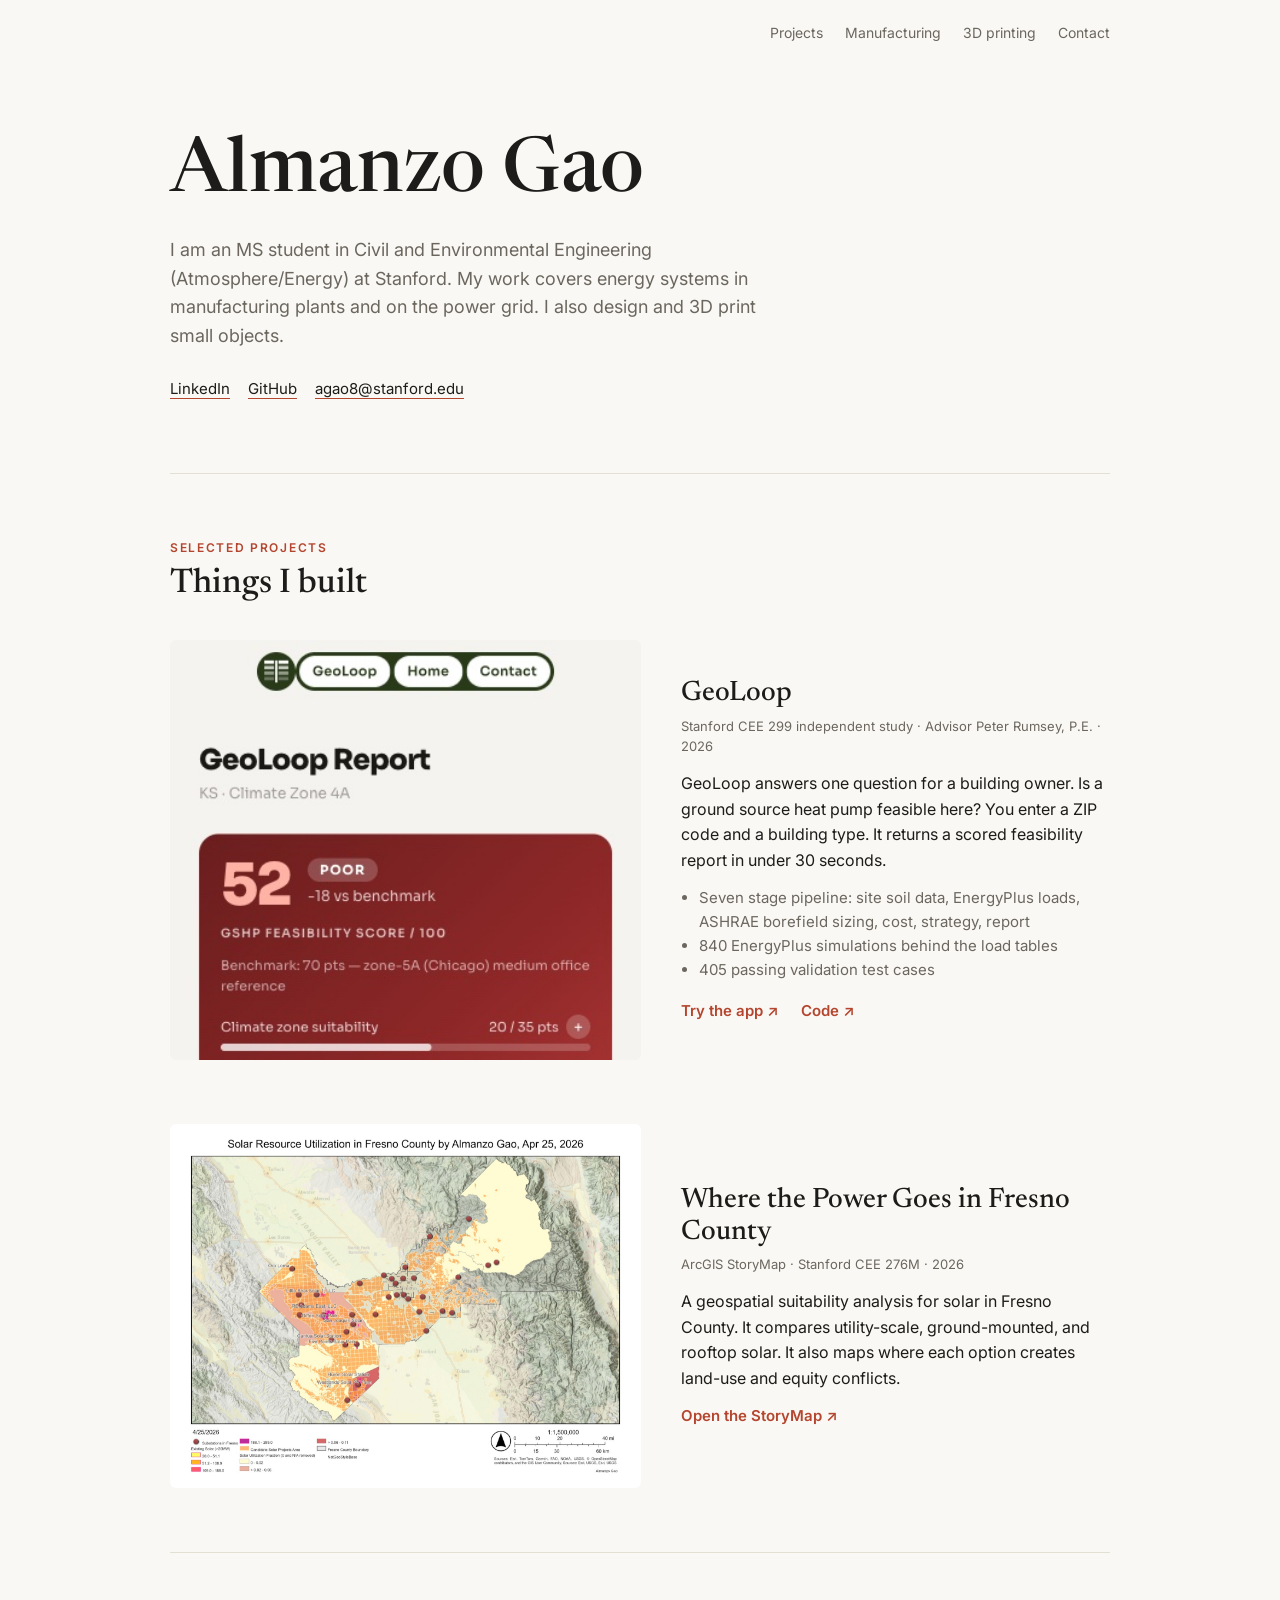
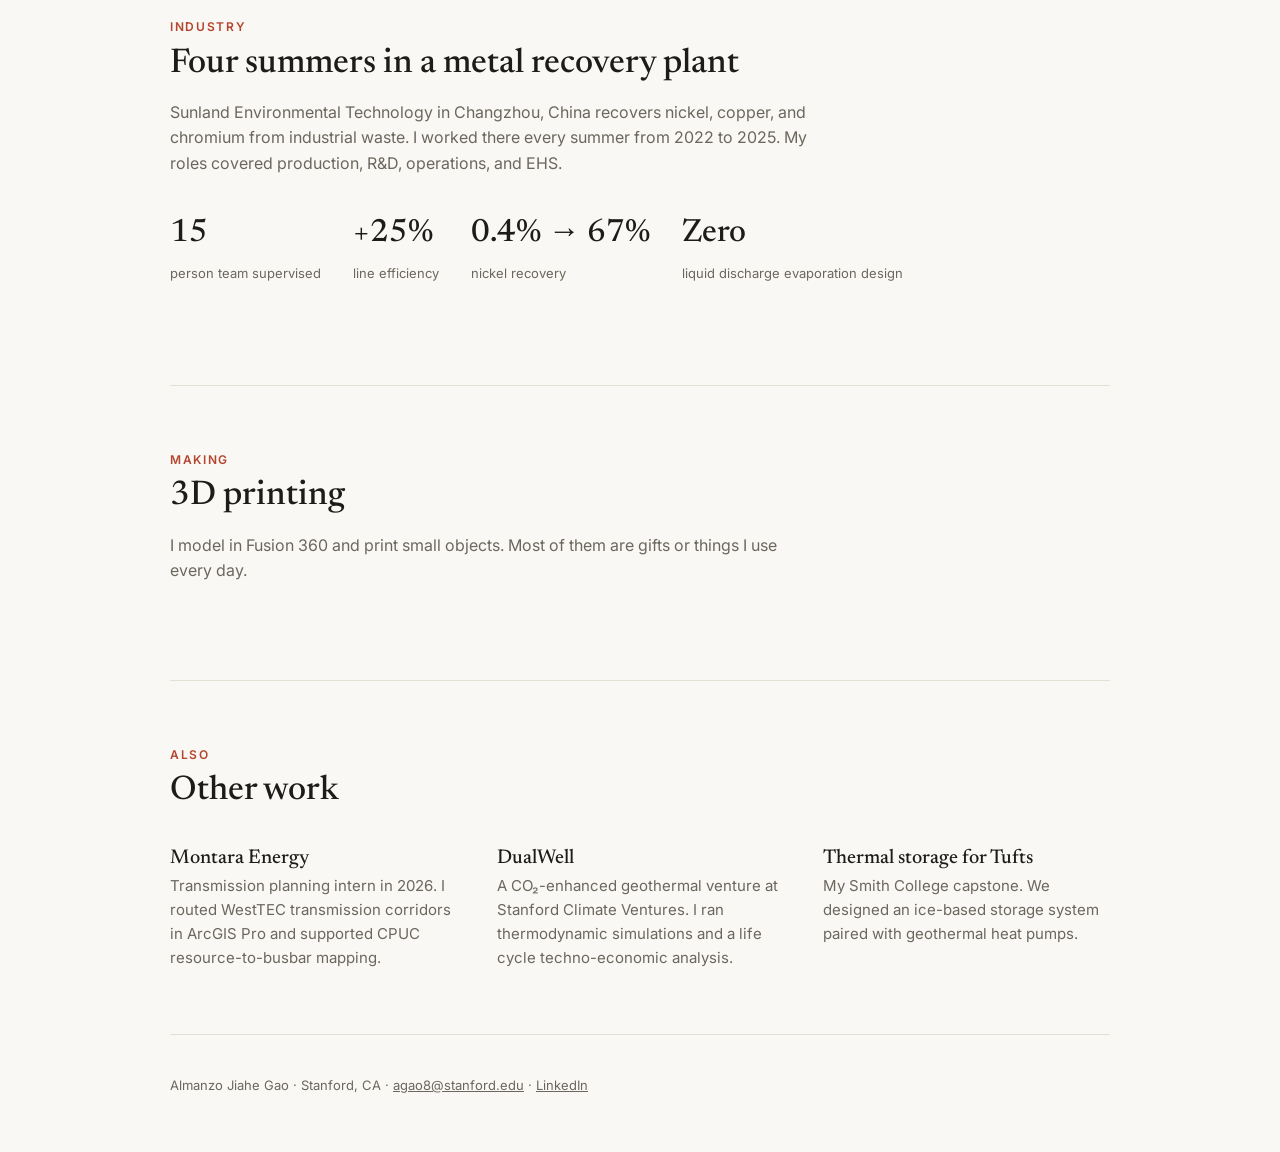
==== index.html @ 1fd30906 "Add portfolio site Co-Authored-By: Claude Opus 5.5 <noreply@anthropic.com>" ====
<!doctype html>
<html lang="en">
<head>
<meta charset="utf-8">
<meta name="viewport" content="width=device-width, initial-scale=1">
<title>Almanzo Gao</title>
<meta name="description" content="Almanzo Jiahe Gao. Stanford MS in Civil and Environmental Engineering. Energy systems, geothermal tools, solar siting, manufacturing, and 3D printing.">
<link rel="preconnect" href="https://fonts.googleapis.com">
<link rel="preconnect" href="https://fonts.gstatic.com" crossorigin>
<link href="https://fonts.googleapis.com/css2?family=Newsreader:opsz,wght@6..72,400;6..72,500&family=Inter:wght@400;500;600&display=swap" rel="stylesheet">
<style>
:root{--bg:#faf8f4;--ink:#1d1c1a;--muted:#6b675f;--line:#e4dfd5;--accent:#b4462f}
*{box-sizing:border-box;margin:0}
body{background:var(--bg);color:var(--ink);font:16px/1.6 Inter,system-ui,sans-serif}
main{max-width:980px;margin:0 auto;padding:0 20px}
a{color:inherit}
h1,h2,h3{font-family:Newsreader,Georgia,serif;font-weight:500;line-height:1.15}
nav{display:flex;flex-wrap:wrap;gap:8px 22px;justify-content:flex-end;padding:22px 0;font-size:14px;white-space:nowrap}
nav a{text-decoration:none;color:var(--muted)} nav a:hover{color:var(--ink)}
header{padding:64px 0 72px;border-bottom:1px solid var(--line)}
header h1{font-size:clamp(44px,8vw,76px)}
header p{max-width:620px;margin-top:18px;font-size:18px;color:var(--muted)}
.links{display:flex;flex-wrap:wrap;gap:18px;margin-top:26px;font-size:15px}
.links a{text-underline-offset:4px;text-decoration-color:var(--accent)}
section{padding:64px 0;border-bottom:1px solid var(--line)}
.eyebrow{font-size:12px;letter-spacing:.14em;text-transform:uppercase;color:var(--accent);font-weight:600}
section>h2{font-size:34px;margin:8px 0 36px}
.project{display:grid;grid-template-columns:1.1fr 1fr;gap:40px;align-items:center;margin-bottom:64px}
.project:last-child{margin-bottom:0}
.project img{width:100%;border-radius:6px;display:block}
.project .shot{max-height:420px;object-fit:cover;object-position:top}
.project h3{font-size:28px}
.project .meta{font-size:13px;color:var(--muted);margin:6px 0 14px}
.project p{margin-bottom:12px}
.project ul{padding-left:18px;color:var(--muted);font-size:15px;margin-bottom:16px}
.cta{display:inline-block;margin-right:18px;font-weight:600;font-size:15px;color:var(--accent);text-decoration:none}
.cta:hover{text-decoration:underline}
.lede{max-width:640px;margin:-20px 0 32px;color:var(--muted)}
.facts{display:flex;flex-wrap:wrap;gap:32px;margin-bottom:36px}
.facts b{display:block;font-family:Newsreader,serif;font-weight:500;font-size:32px;color:var(--ink)}
.facts span{font-size:13px;color:var(--muted)}
.gallery{display:grid;grid-template-columns:repeat(auto-fill,minmax(220px,1fr));gap:14px}
.gallery figure{margin:0}
.gallery img{width:100%;aspect-ratio:4/3;object-fit:cover;border-radius:6px;display:block;background:var(--line)}
.gallery figcaption{font-size:13px;color:var(--muted);margin-top:6px}
.more{display:grid;grid-template-columns:repeat(auto-fit,minmax(260px,1fr));gap:28px 40px}
.more h3{font-size:20px}
.more p{font-size:15px;color:var(--muted);margin-top:4px}
footer{padding:40px 0 56px;font-size:13px;color:var(--muted)}
@media (max-width:720px){.project{grid-template-columns:1fr;gap:20px}.project .shot{max-height:360px}}
</style>
</head>
<body>
<main>
<nav><a href="#projects">Projects</a><a href="#manufacturing">Manufacturing</a><a href="#making">3D printing</a><a href="#contact">Contact</a></nav>

<header>
  <h1>Almanzo Gao</h1>
  <p>I am an MS student in Civil and Environmental Engineering (Atmosphere/Energy) at Stanford. My work covers energy systems in manufacturing plants and on the power grid. I also design and 3D print small objects.</p>
  <div class="links">
    <a href="https://www.linkedin.com/in/almanzo-gao" target="_blank" rel="noopener">LinkedIn</a>
    <a href="https://github.com/agao8-boop" target="_blank" rel="noopener">GitHub</a>
    <a href="mailto:agao8@stanford.edu">agao8@stanford.edu</a>
  </div>
</header>

<section id="projects">
  <p class="eyebrow">Selected projects</p>
  <h2>Things I built</h2>

  <article class="project">
    <img class="shot" src="images/geoloop-report.jpg" alt="GeoLoop feasibility report showing a score of 52 out of 100 and a borefield site plan">
    <div>
      <h3>GeoLoop</h3>
      <p class="meta">Stanford CEE 299 independent study · Advisor Peter Rumsey, P.E. · 2026</p>
      <p>GeoLoop answers one question for a building owner. Is a ground source heat pump feasible here? You enter a ZIP code and a building type. It returns a scored feasibility report in under 30 seconds.</p>
      <ul>
        <li>Seven stage pipeline: site soil data, EnergyPlus loads, ASHRAE borefield sizing, cost, strategy, report</li>
        <li>840 EnergyPlus simulations behind the load tables</li>
        <li>405 passing validation test cases</li>
      </ul>
      <a class="cta" href="https://geosite-advisor-442892847753.us-west1.run.app/" target="_blank" rel="noopener">Try the app ↗</a>
      <a class="cta" href="https://github.com/agao8-boop/geoloop" target="_blank" rel="noopener">Code ↗</a>
    </div>
  </article>

  <article class="project">
    <img src="images/fresno-storymap.jpg" alt="Map of solar resource utilization in Fresno County with substations and candidate solar areas">
    <div>
      <h3>Where the Power Goes in Fresno County</h3>
      <p class="meta">ArcGIS StoryMap · Stanford CEE 276M · 2026</p>
      <p>A geospatial suitability analysis for solar in Fresno County. It compares utility-scale, ground-mounted, and rooftop solar. It also maps where each option creates land-use and equity conflicts.</p>
      <a class="cta" href="https://arcg.is/1GD0fe0" target="_blank" rel="noopener">Open the StoryMap ↗</a>
    </div>
  </article>
</section>

<section id="manufacturing">
  <p class="eyebrow">Industry</p>
  <h2>Four summers in a metal recovery plant</h2>
  <p class="lede">Sunland Environmental Technology in Changzhou, China recovers nickel, copper, and chromium from industrial waste. I worked there every summer from 2022 to 2025. My roles covered production, R&amp;D, operations, and EHS.</p>
  <div class="facts">
    <div><b>15</b><span>person team supervised</span></div>
    <div><b>+25%</b><span>line efficiency</span></div>
    <div><b>0.4% → 67%</b><span>nickel recovery</span></div>
    <div><b>Zero</b><span>liquid discharge evaporation design</span></div>
  </div>
  <!-- ponytail: drop photos in images/ with these names; a missing file hides itself -->
  <div class="gallery">
    <figure><img src="images/sunland-1.jpg" alt="" loading="lazy" onerror="this.parentNode.remove()"><figcaption>Production line</figcaption></figure>
    <figure><img src="images/sunland-2.jpg" alt="" loading="lazy" onerror="this.parentNode.remove()"><figcaption>Recovery experiments in the lab</figcaption></figure>
    <figure><img src="images/sunland-3.jpg" alt="" loading="lazy" onerror="this.parentNode.remove()"><figcaption>On site</figcaption></figure>
    <figure><img src="images/sunland-4.jpg" alt="" loading="lazy" onerror="this.parentNode.remove()"><figcaption>The plant's solar station</figcaption></figure>
  </div>
</section>

<section id="making">
  <p class="eyebrow">Making</p>
  <h2>3D printing</h2>
  <p class="lede">I model in Fusion 360 and print small objects. Most of them are gifts or things I use every day.</p>
  <div class="gallery">
    <figure><img src="images/print-1.jpg" alt="" loading="lazy" onerror="this.parentNode.remove()"><figcaption>Vase</figcaption></figure>
    <figure><img src="images/print-2.jpg" alt="" loading="lazy" onerror="this.parentNode.remove()"><figcaption>Jewelry box</figcaption></figure>
    <figure><img src="images/print-3.jpg" alt="" loading="lazy" onerror="this.parentNode.remove()"><figcaption>Orchid</figcaption></figure>
    <figure><img src="images/print-4.jpg" alt="" loading="lazy" onerror="this.parentNode.remove()"><figcaption>Can opener</figcaption></figure>
    <figure><img src="images/print-5.jpg" alt="" loading="lazy" onerror="this.parentNode.remove()"><figcaption>Candle</figcaption></figure>
    <figure><img src="images/print-6.jpg" alt="" loading="lazy" onerror="this.parentNode.remove()"><figcaption>Hand mirror</figcaption></figure>
  </div>
</section>

<section>
  <p class="eyebrow">Also</p>
  <h2>Other work</h2>
  <div class="more">
    <div><h3>Montara Energy</h3><p>Transmission planning intern in 2026. I routed WestTEC transmission corridors in ArcGIS Pro and supported CPUC resource-to-busbar mapping.</p></div>
    <div><h3>DualWell</h3><p>A CO₂-enhanced geothermal venture at Stanford Climate Ventures. I ran thermodynamic simulations and a life cycle techno-economic analysis.</p></div>
    <div><h3>Thermal storage for Tufts</h3><p>My Smith College capstone. We designed an ice-based storage system paired with geothermal heat pumps.</p></div>
  </div>
</section>

<footer id="contact">
  <p>Almanzo Jiahe Gao · Stanford, CA · <a href="mailto:agao8@stanford.edu">agao8@stanford.edu</a> · <a href="https://www.linkedin.com/in/almanzo-gao" target="_blank" rel="noopener">LinkedIn</a></p>
</footer>
</main>
</body>
</html>
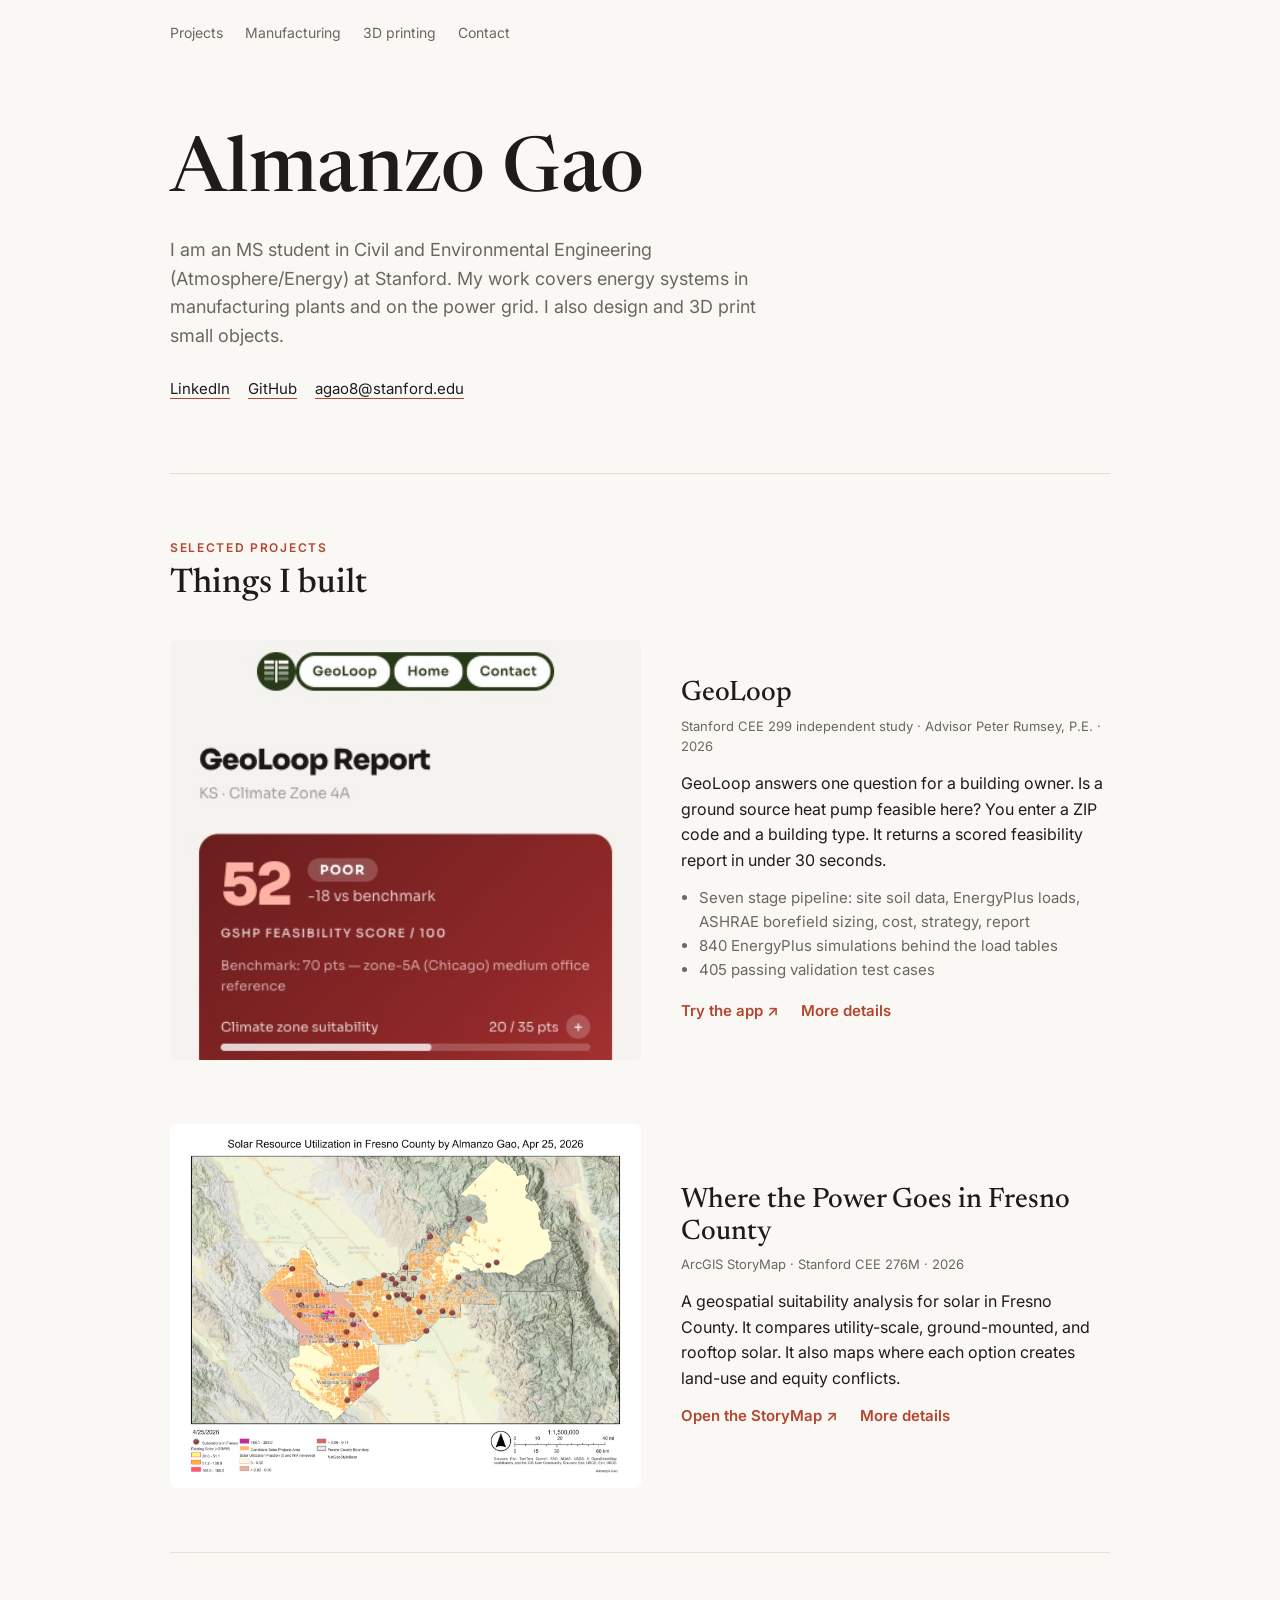
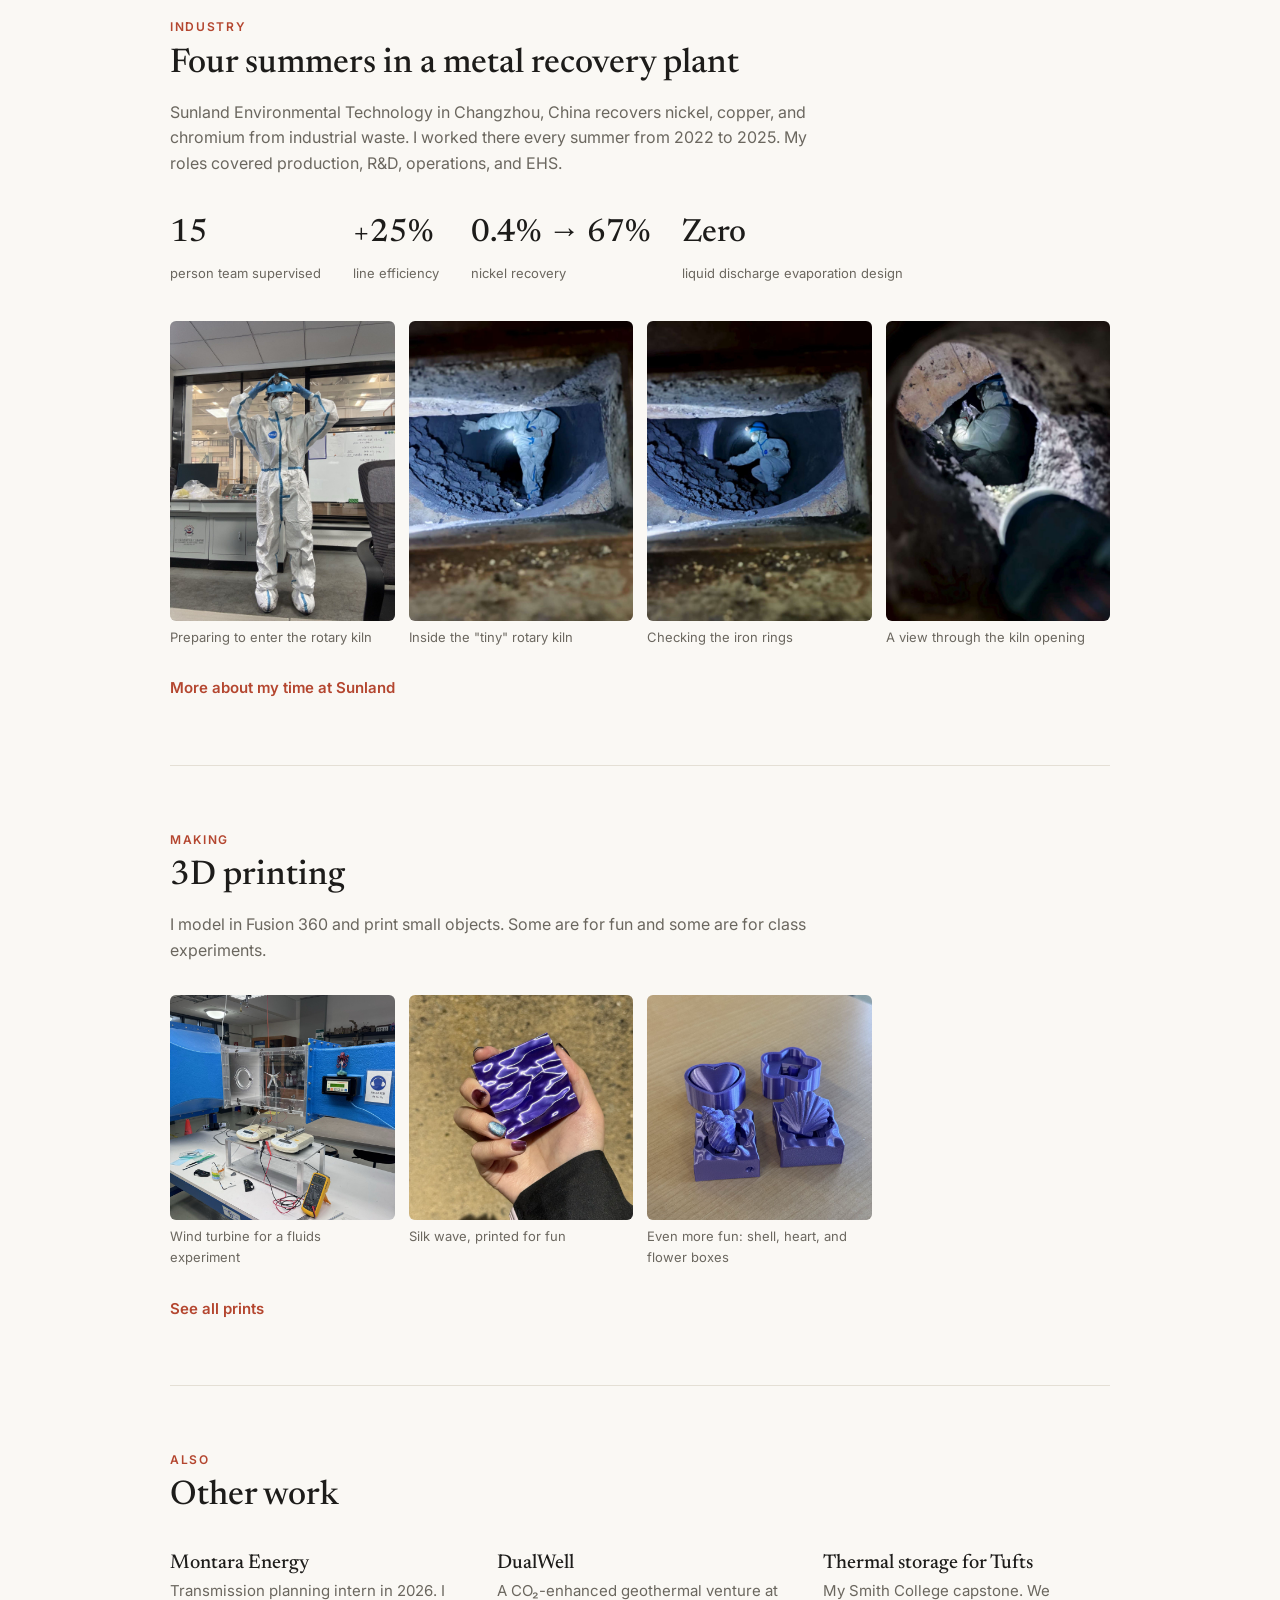
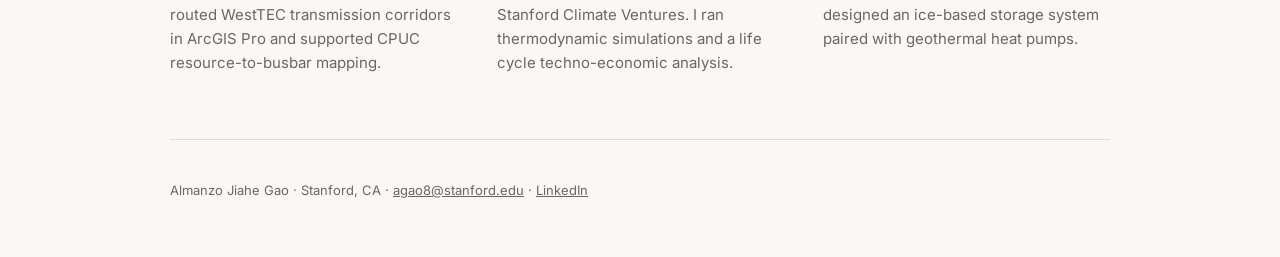
==== commit a001cf25: "Add detail pages and photos, organize image folders Co-Authored-By: Claude Opus 5.5 <noreply@anthrop" ====
--- a/index.html
+++ b/index.html
@@ -8,51 +8,11 @@
 <link rel="preconnect" href="https://fonts.googleapis.com">
 <link rel="preconnect" href="https://fonts.gstatic.com" crossorigin>
 <link href="https://fonts.googleapis.com/css2?family=Newsreader:opsz,wght@6..72,400;6..72,500&family=Inter:wght@400;500;600&display=swap" rel="stylesheet">
-<style>
-:root{--bg:#faf8f4;--ink:#1d1c1a;--muted:#6b675f;--line:#e4dfd5;--accent:#b4462f}
-*{box-sizing:border-box;margin:0}
-body{background:var(--bg);color:var(--ink);font:16px/1.6 Inter,system-ui,sans-serif}
-main{max-width:980px;margin:0 auto;padding:0 20px}
-a{color:inherit}
-h1,h2,h3{font-family:Newsreader,Georgia,serif;font-weight:500;line-height:1.15}
-nav{display:flex;flex-wrap:wrap;gap:8px 22px;justify-content:flex-end;padding:22px 0;font-size:14px;white-space:nowrap}
-nav a{text-decoration:none;color:var(--muted)} nav a:hover{color:var(--ink)}
-header{padding:64px 0 72px;border-bottom:1px solid var(--line)}
-header h1{font-size:clamp(44px,8vw,76px)}
-header p{max-width:620px;margin-top:18px;font-size:18px;color:var(--muted)}
-.links{display:flex;flex-wrap:wrap;gap:18px;margin-top:26px;font-size:15px}
-.links a{text-underline-offset:4px;text-decoration-color:var(--accent)}
-section{padding:64px 0;border-bottom:1px solid var(--line)}
-.eyebrow{font-size:12px;letter-spacing:.14em;text-transform:uppercase;color:var(--accent);font-weight:600}
-section>h2{font-size:34px;margin:8px 0 36px}
-.project{display:grid;grid-template-columns:1.1fr 1fr;gap:40px;align-items:center;margin-bottom:64px}
-.project:last-child{margin-bottom:0}
-.project img{width:100%;border-radius:6px;display:block}
-.project .shot{max-height:420px;object-fit:cover;object-position:top}
-.project h3{font-size:28px}
-.project .meta{font-size:13px;color:var(--muted);margin:6px 0 14px}
-.project p{margin-bottom:12px}
-.project ul{padding-left:18px;color:var(--muted);font-size:15px;margin-bottom:16px}
-.cta{display:inline-block;margin-right:18px;font-weight:600;font-size:15px;color:var(--accent);text-decoration:none}
-.cta:hover{text-decoration:underline}
-.lede{max-width:640px;margin:-20px 0 32px;color:var(--muted)}
-.facts{display:flex;flex-wrap:wrap;gap:32px;margin-bottom:36px}
-.facts b{display:block;font-family:Newsreader,serif;font-weight:500;font-size:32px;color:var(--ink)}
-.facts span{font-size:13px;color:var(--muted)}
-.gallery{display:grid;grid-template-columns:repeat(auto-fill,minmax(220px,1fr));gap:14px}
-.gallery figure{margin:0}
-.gallery img{width:100%;aspect-ratio:4/3;object-fit:cover;border-radius:6px;display:block;background:var(--line)}
-.gallery figcaption{font-size:13px;color:var(--muted);margin-top:6px}
-.more{display:grid;grid-template-columns:repeat(auto-fit,minmax(260px,1fr));gap:28px 40px}
-.more h3{font-size:20px}
-.more p{font-size:15px;color:var(--muted);margin-top:4px}
-footer{padding:40px 0 56px;font-size:13px;color:var(--muted)}
-@media (max-width:720px){.project{grid-template-columns:1fr;gap:20px}.project .shot{max-height:360px}}
-</style>
+<link rel="stylesheet" href="style.css">
 </head>
 <body>
 <main>
-<nav><a href="#projects">Projects</a><a href="#manufacturing">Manufacturing</a><a href="#making">3D printing</a><a href="#contact">Contact</a></nav>
+<nav><a href="projects.html">Projects</a><a href="manufacturing.html">Manufacturing</a><a href="3d-printing.html">3D printing</a><a href="#contact">Contact</a></nav>
 
 <header>
   <h1>Almanzo Gao</h1>
@@ -69,9 +29,9 @@
   <h2>Things I built</h2>
 
   <article class="project">
-    <img class="shot" src="images/geoloop-report.jpg" alt="GeoLoop feasibility report showing a score of 52 out of 100 and a borefield site plan">
+    <img class="shot" src="images/projects/geoloop-report.jpg" alt="GeoLoop feasibility report showing a score of 52 out of 100 and a borefield site plan">
     <div>
-      <h3>GeoLoop</h3>
+      <h3><a href="projects.html#geoloop">GeoLoop</a></h3>
       <p class="meta">Stanford CEE 299 independent study · Advisor Peter Rumsey, P.E. · 2026</p>
       <p>GeoLoop answers one question for a building owner. Is a ground source heat pump feasible here? You enter a ZIP code and a building type. It returns a scored feasibility report in under 30 seconds.</p>
       <ul>
@@ -80,17 +40,18 @@
         <li>405 passing validation test cases</li>
       </ul>
       <a class="cta" href="https://geosite-advisor-442892847753.us-west1.run.app/" target="_blank" rel="noopener">Try the app ↗</a>
-      <a class="cta" href="https://github.com/agao8-boop/geoloop" target="_blank" rel="noopener">Code ↗</a>
+      <a class="cta" href="projects.html#geoloop">More details</a>
     </div>
   </article>
 
   <article class="project">
-    <img src="images/fresno-storymap.jpg" alt="Map of solar resource utilization in Fresno County with substations and candidate solar areas">
+    <img src="images/projects/fresno-storymap.jpg" alt="Map of solar resource utilization in Fresno County with substations and candidate solar areas">
     <div>
-      <h3>Where the Power Goes in Fresno County</h3>
+      <h3><a href="projects.html#fresno">Where the Power Goes in Fresno County</a></h3>
       <p class="meta">ArcGIS StoryMap · Stanford CEE 276M · 2026</p>
       <p>A geospatial suitability analysis for solar in Fresno County. It compares utility-scale, ground-mounted, and rooftop solar. It also maps where each option creates land-use and equity conflicts.</p>
       <a class="cta" href="https://arcg.is/1GD0fe0" target="_blank" rel="noopener">Open the StoryMap ↗</a>
+      <a class="cta" href="projects.html#fresno">More details</a>
     </div>
   </article>
 </section>
@@ -105,27 +66,25 @@
     <div><b>0.4% → 67%</b><span>nickel recovery</span></div>
     <div><b>Zero</b><span>liquid discharge evaporation design</span></div>
   </div>
-  <!-- ponytail: drop photos in images/ with these names; a missing file hides itself -->
-  <div class="gallery">
-    <figure><img src="images/sunland-1.jpg" alt="" loading="lazy" onerror="this.parentNode.remove()"><figcaption>Production line</figcaption></figure>
-    <figure><img src="images/sunland-2.jpg" alt="" loading="lazy" onerror="this.parentNode.remove()"><figcaption>Recovery experiments in the lab</figcaption></figure>
-    <figure><img src="images/sunland-3.jpg" alt="" loading="lazy" onerror="this.parentNode.remove()"><figcaption>On site</figcaption></figure>
-    <figure><img src="images/sunland-4.jpg" alt="" loading="lazy" onerror="this.parentNode.remove()"><figcaption>The plant's solar station</figcaption></figure>
+  <div class="gallery tall">
+    <figure><img src="images/manufacturing/suiting-up.jpg" alt="Almanzo in a white protective suit and helmet lamp" loading="lazy"><figcaption>Preparing to enter the rotary kiln</figcaption></figure>
+    <figure><img src="images/manufacturing/inside-kiln.jpg" alt="A worker in a protective suit inside a rotary kiln" loading="lazy"><figcaption>Inside the "tiny" rotary kiln</figcaption></figure>
+    <figure><img src="images/manufacturing/iron-rings.jpg" alt="Crouching inside the kiln to inspect the lining" loading="lazy"><figcaption>Checking the iron rings</figcaption></figure>
+    <figure><img src="images/manufacturing/kiln-opening.jpg" alt="View through a round opening into the kiln" loading="lazy"><figcaption>A view through the kiln opening</figcaption></figure>
   </div>
+  <a class="cta" href="manufacturing.html">More about my time at Sunland</a>
 </section>
 
 <section id="making">
   <p class="eyebrow">Making</p>
   <h2>3D printing</h2>
-  <p class="lede">I model in Fusion 360 and print small objects. Most of them are gifts or things I use every day.</p>
+  <p class="lede">I model in Fusion 360 and print small objects. Some are for fun and some are for class experiments.</p>
   <div class="gallery">
-    <figure><img src="images/print-1.jpg" alt="" loading="lazy" onerror="this.parentNode.remove()"><figcaption>Vase</figcaption></figure>
-    <figure><img src="images/print-2.jpg" alt="" loading="lazy" onerror="this.parentNode.remove()"><figcaption>Jewelry box</figcaption></figure>
-    <figure><img src="images/print-3.jpg" alt="" loading="lazy" onerror="this.parentNode.remove()"><figcaption>Orchid</figcaption></figure>
-    <figure><img src="images/print-4.jpg" alt="" loading="lazy" onerror="this.parentNode.remove()"><figcaption>Can opener</figcaption></figure>
-    <figure><img src="images/print-5.jpg" alt="" loading="lazy" onerror="this.parentNode.remove()"><figcaption>Candle</figcaption></figure>
-    <figure><img src="images/print-6.jpg" alt="" loading="lazy" onerror="this.parentNode.remove()"><figcaption>Hand mirror</figcaption></figure>
+    <figure><img src="images/3d/wind-turbine.jpg" alt="Small printed wind turbine mounted in a wind tunnel test section" loading="lazy"><figcaption>Wind turbine for a fluids experiment</figcaption></figure>
+    <figure><img src="images/3d/silk-wave.jpg" alt="Purple silk-finish printed square with a wave surface, held in a hand" loading="lazy"><figcaption>Silk wave, printed for fun</figcaption></figure>
+    <figure><img src="images/3d/shell-boxes.jpg" alt="Four purple printed boxes shaped like a heart, a flower, a conch, and a scallop" loading="lazy"><figcaption>Even more fun: shell, heart, and flower boxes</figcaption></figure>
   </div>
+  <a class="cta" href="3d-printing.html">See all prints</a>
 </section>
 
 <section>
--- a/style.css
+++ b/style.css
@@ -0,0 +1,47 @@
+:root{--bg:#faf8f4;--ink:#1d1c1a;--muted:#6b675f;--line:#e4dfd5;--accent:#b4462f}
+*{box-sizing:border-box;margin:0}
+body{background:var(--bg);color:var(--ink);font:16px/1.6 Inter,system-ui,sans-serif}
+main{max-width:980px;margin:0 auto;padding:0 20px}
+a{color:inherit}
+h1,h2,h3{font-family:Newsreader,Georgia,serif;font-weight:500;line-height:1.15}
+nav{display:flex;flex-wrap:wrap;gap:8px 22px;align-items:baseline;padding:22px 0;font-size:14px;white-space:nowrap}
+nav .home{margin-right:auto;font-family:Newsreader,serif;font-size:18px;color:var(--ink)}
+nav a{text-decoration:none;color:var(--muted)} nav a:hover,nav a[aria-current]{color:var(--ink)}
+header{padding:64px 0 72px;border-bottom:1px solid var(--line)}
+header h1{font-size:clamp(44px,8vw,76px)}
+header p{max-width:620px;margin-top:18px;font-size:18px;color:var(--muted)}
+.links{display:flex;flex-wrap:wrap;gap:18px;margin-top:26px;font-size:15px}
+.links a{text-underline-offset:4px;text-decoration-color:var(--accent)}
+section{padding:64px 0;border-bottom:1px solid var(--line)}
+.eyebrow{font-size:12px;letter-spacing:.14em;text-transform:uppercase;color:var(--accent);font-weight:600}
+section>h2{font-size:34px;margin:8px 0 36px}
+.project{display:grid;grid-template-columns:1.1fr 1fr;gap:40px;align-items:center;margin-bottom:64px}
+.project:last-child{margin-bottom:0}
+.project img{width:100%;border-radius:6px;display:block}
+.project .shot{max-height:420px;object-fit:cover;object-position:top}
+.project h3{font-size:28px}
+.project h3 a{text-decoration:none}
+.project .meta{font-size:13px;color:var(--muted);margin:6px 0 14px}
+.project p{margin-bottom:12px}
+.project ul,.detail ul{padding-left:18px;color:var(--muted);font-size:15px;margin-bottom:16px}
+.cta{display:inline-block;margin-right:18px;font-weight:600;font-size:15px;color:var(--accent);text-decoration:none}
+.cta:hover{text-decoration:underline}
+.lede{max-width:640px;margin:-20px 0 32px;color:var(--muted)}
+.facts{display:flex;flex-wrap:wrap;gap:32px;margin-bottom:36px}
+.facts b{display:block;font-family:Newsreader,serif;font-weight:500;font-size:32px;color:var(--ink)}
+.facts span{font-size:13px;color:var(--muted)}
+.gallery{display:grid;grid-template-columns:repeat(auto-fill,minmax(220px,1fr));gap:14px;margin-bottom:28px}
+.gallery figure{margin:0}
+.gallery img{width:100%;aspect-ratio:1;object-fit:cover;border-radius:6px;display:block;background:var(--line)}
+.gallery.tall img{aspect-ratio:3/4}
+.gallery figcaption{font-size:13px;color:var(--muted);margin-top:6px}
+.more{display:grid;grid-template-columns:repeat(auto-fit,minmax(260px,1fr));gap:28px 40px}
+.more h3{font-size:20px}
+.more p{font-size:15px;color:var(--muted);margin-top:4px}
+.detail{max-width:680px}
+.detail h3{font-size:22px;margin:28px 0 8px}
+.detail p{margin-bottom:12px}
+.wide{width:100%;border-radius:6px;display:block;margin:8px 0 6px}
+.cap{font-size:13px;color:var(--muted);margin-bottom:28px}
+footer{padding:40px 0 56px;font-size:13px;color:var(--muted)}
+@media (max-width:720px){.project{grid-template-columns:1fr;gap:20px}.project .shot{max-height:360px}}
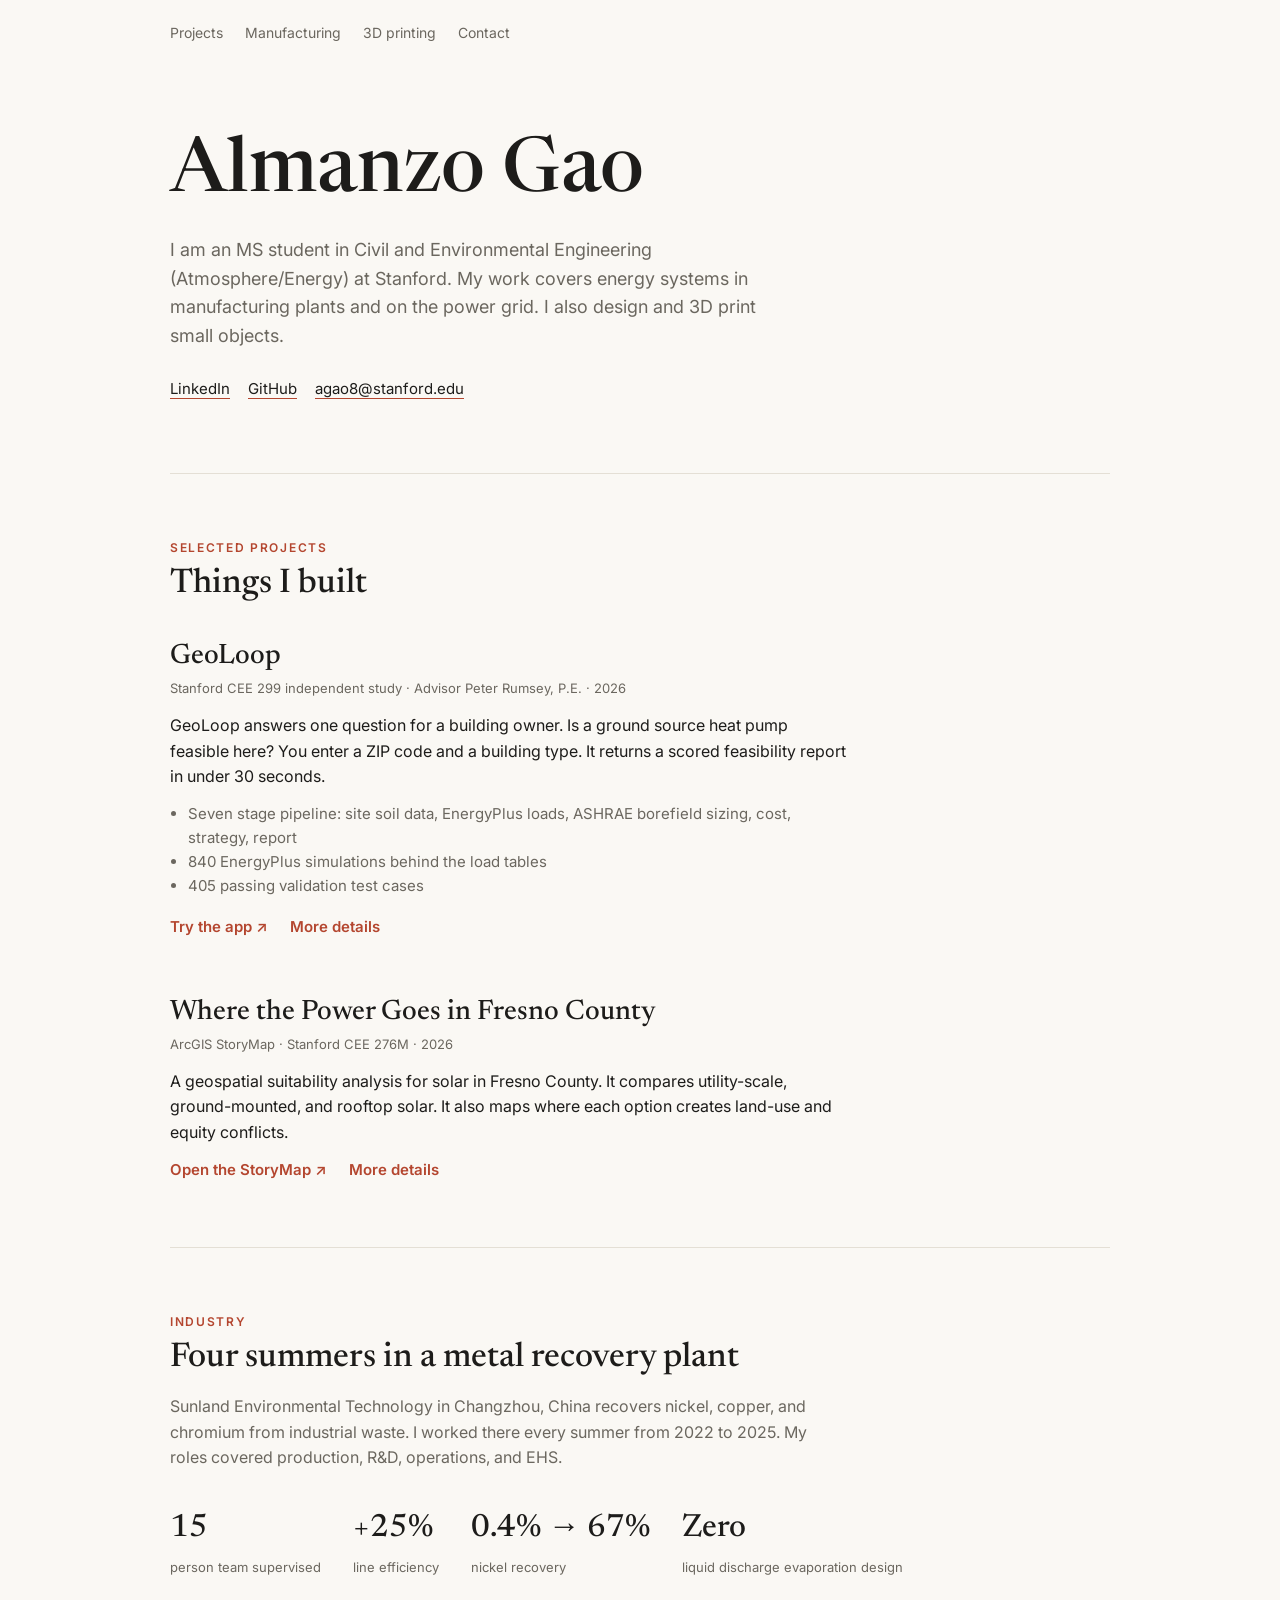
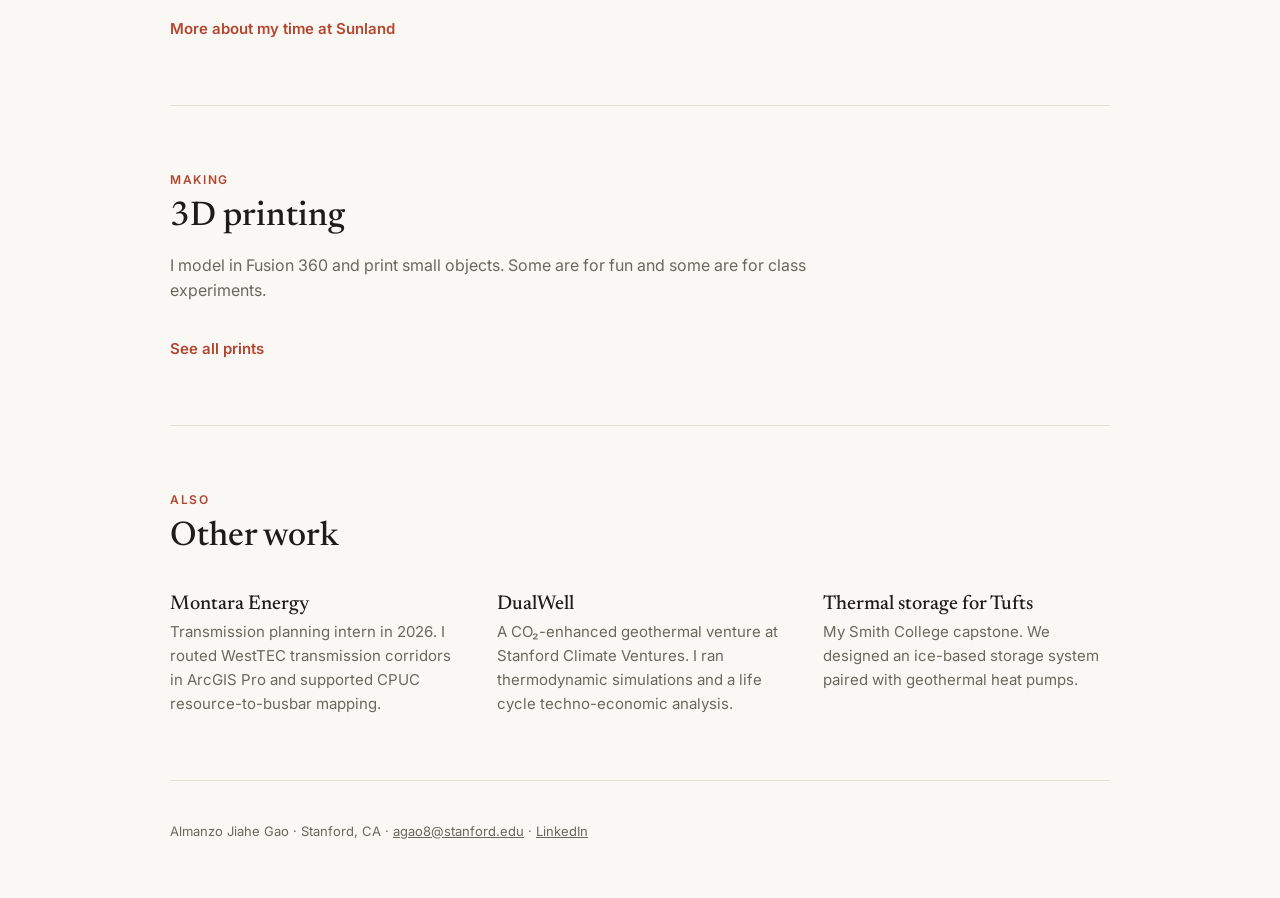
==== commit 7398299b: "Keep home page text only; photos stay on detail pages Co-Authored-By: Claude Opus 5.5 <noreply@anthr" ====
--- a/index.html
+++ b/index.html
@@ -29,7 +29,6 @@
   <h2>Things I built</h2>
 
   <article class="project">
-    <img class="shot" src="images/projects/geoloop-report.jpg" alt="GeoLoop feasibility report showing a score of 52 out of 100 and a borefield site plan">
     <div>
       <h3><a href="projects.html#geoloop">GeoLoop</a></h3>
       <p class="meta">Stanford CEE 299 independent study · Advisor Peter Rumsey, P.E. · 2026</p>
@@ -45,7 +44,6 @@
   </article>
 
   <article class="project">
-    <img src="images/projects/fresno-storymap.jpg" alt="Map of solar resource utilization in Fresno County with substations and candidate solar areas">
     <div>
       <h3><a href="projects.html#fresno">Where the Power Goes in Fresno County</a></h3>
       <p class="meta">ArcGIS StoryMap · Stanford CEE 276M · 2026</p>
@@ -66,12 +64,6 @@
     <div><b>0.4% → 67%</b><span>nickel recovery</span></div>
     <div><b>Zero</b><span>liquid discharge evaporation design</span></div>
   </div>
-  <div class="gallery tall">
-    <figure><img src="images/manufacturing/suiting-up.jpg" alt="Almanzo in a white protective suit and helmet lamp" loading="lazy"><figcaption>Preparing to enter the rotary kiln</figcaption></figure>
-    <figure><img src="images/manufacturing/inside-kiln.jpg" alt="A worker in a protective suit inside a rotary kiln" loading="lazy"><figcaption>Inside the "tiny" rotary kiln</figcaption></figure>
-    <figure><img src="images/manufacturing/iron-rings.jpg" alt="Crouching inside the kiln to inspect the lining" loading="lazy"><figcaption>Checking the iron rings</figcaption></figure>
-    <figure><img src="images/manufacturing/kiln-opening.jpg" alt="View through a round opening into the kiln" loading="lazy"><figcaption>A view through the kiln opening</figcaption></figure>
-  </div>
   <a class="cta" href="manufacturing.html">More about my time at Sunland</a>
 </section>
 
@@ -79,11 +71,6 @@
   <p class="eyebrow">Making</p>
   <h2>3D printing</h2>
   <p class="lede">I model in Fusion 360 and print small objects. Some are for fun and some are for class experiments.</p>
-  <div class="gallery">
-    <figure><img src="images/3d/wind-turbine.jpg" alt="Small printed wind turbine mounted in a wind tunnel test section" loading="lazy"><figcaption>Wind turbine for a fluids experiment</figcaption></figure>
-    <figure><img src="images/3d/silk-wave.jpg" alt="Purple silk-finish printed square with a wave surface, held in a hand" loading="lazy"><figcaption>Silk wave, printed for fun</figcaption></figure>
-    <figure><img src="images/3d/shell-boxes.jpg" alt="Four purple printed boxes shaped like a heart, a flower, a conch, and a scallop" loading="lazy"><figcaption>Even more fun: shell, heart, and flower boxes</figcaption></figure>
-  </div>
   <a class="cta" href="3d-printing.html">See all prints</a>
 </section>
 
--- a/style.css
+++ b/style.css
@@ -15,7 +15,7 @@
 section{padding:64px 0;border-bottom:1px solid var(--line)}
 .eyebrow{font-size:12px;letter-spacing:.14em;text-transform:uppercase;color:var(--accent);font-weight:600}
 section>h2{font-size:34px;margin:8px 0 36px}
-.project{display:grid;grid-template-columns:1.1fr 1fr;gap:40px;align-items:center;margin-bottom:64px}
+.project{max-width:680px;margin-bottom:56px}
 .project:last-child{margin-bottom:0}
 .project img{width:100%;border-radius:6px;display:block}
 .project .shot{max-height:420px;object-fit:cover;object-position:top}
